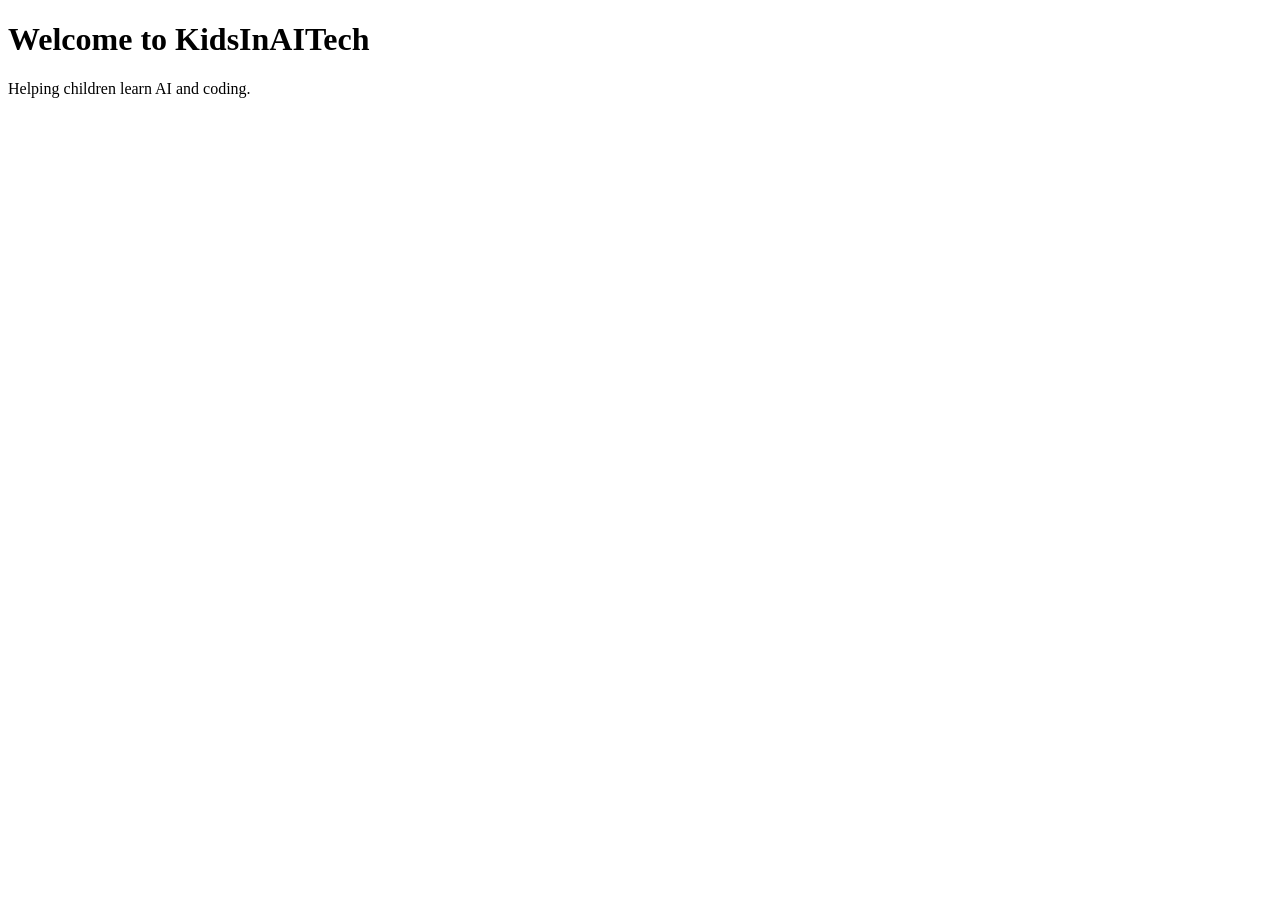
==== index.html @ 112c648e "Create homepage Added the first HTML page for the KidsInAITech website with a title, main heading, a" ====
<!DOCTYPE html>
<html lang="en">
<head>
  <meta charset="UTF-8">
  <title>KidsInAITech</title>
</head>
<body>
  <h1>Welcome to KidsInAITech</h1>
  <p>Helping children learn AI and coding.</p>
</body>
</html>
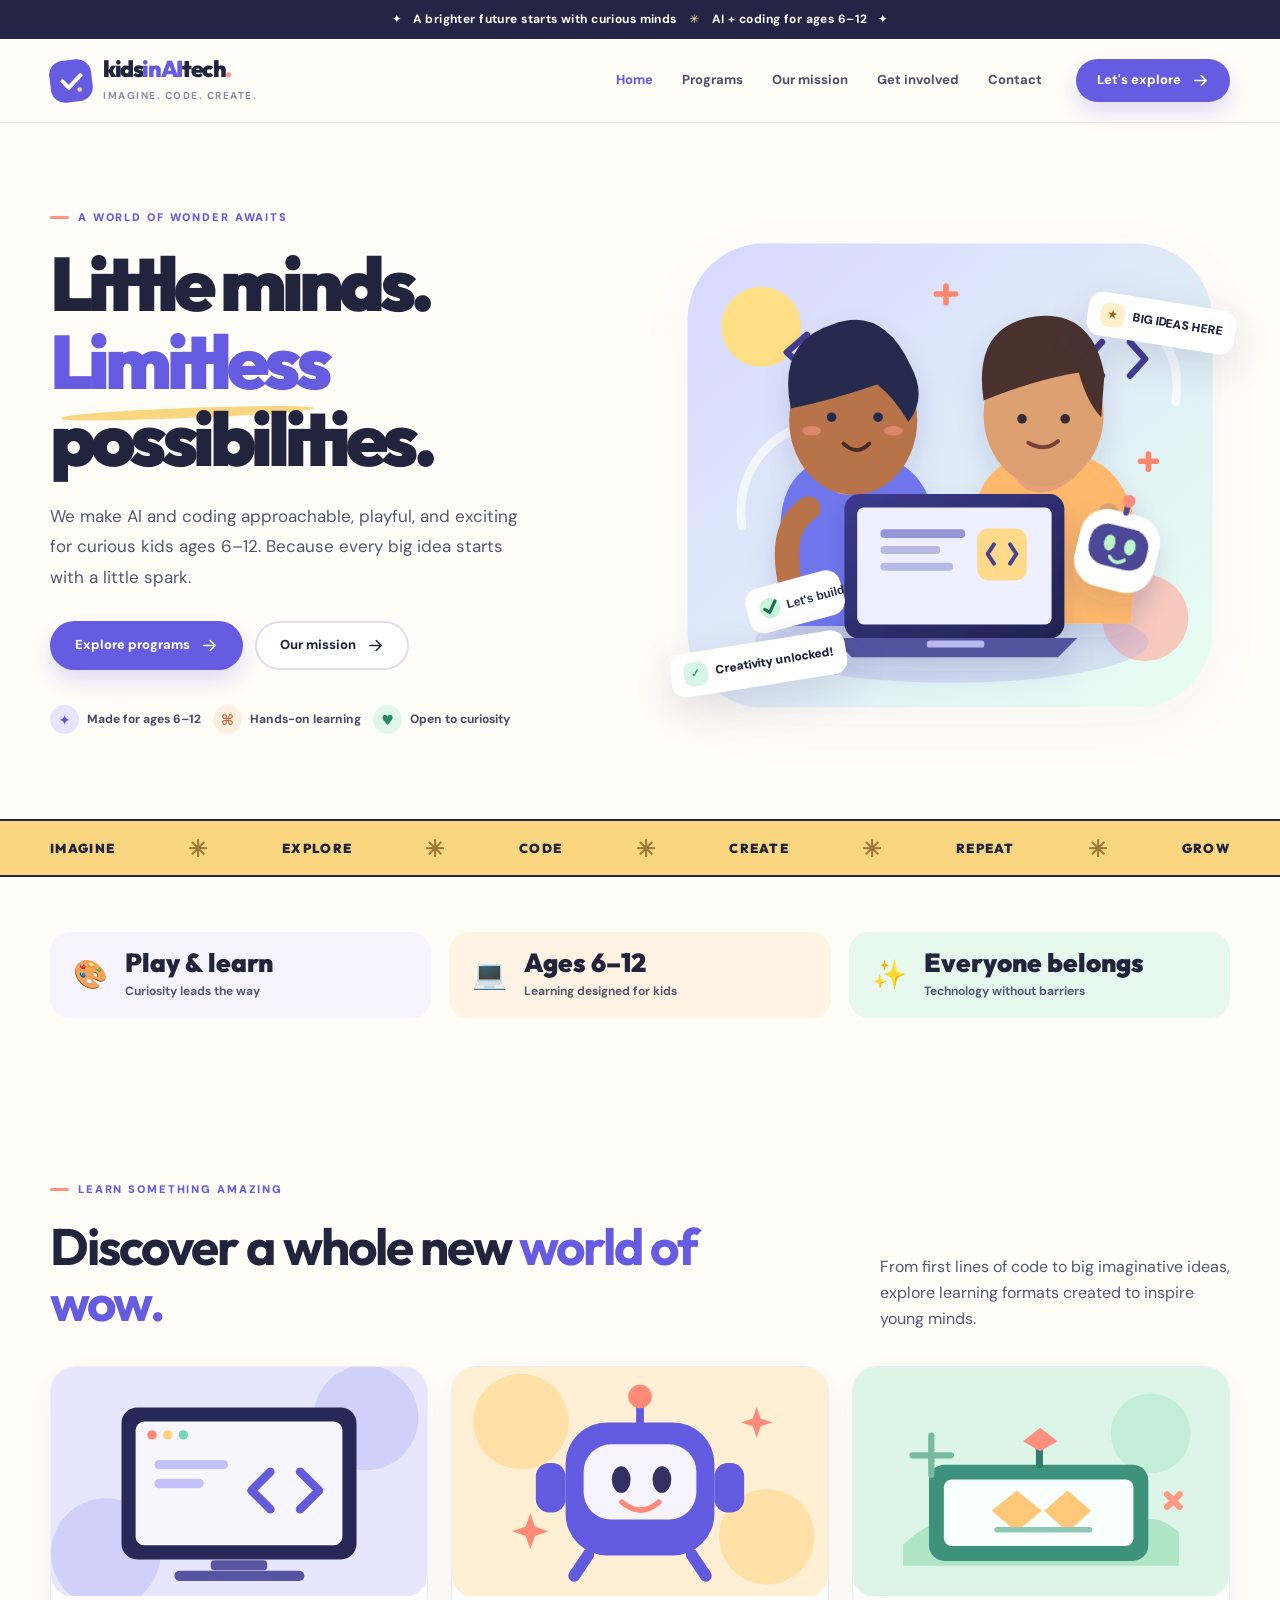
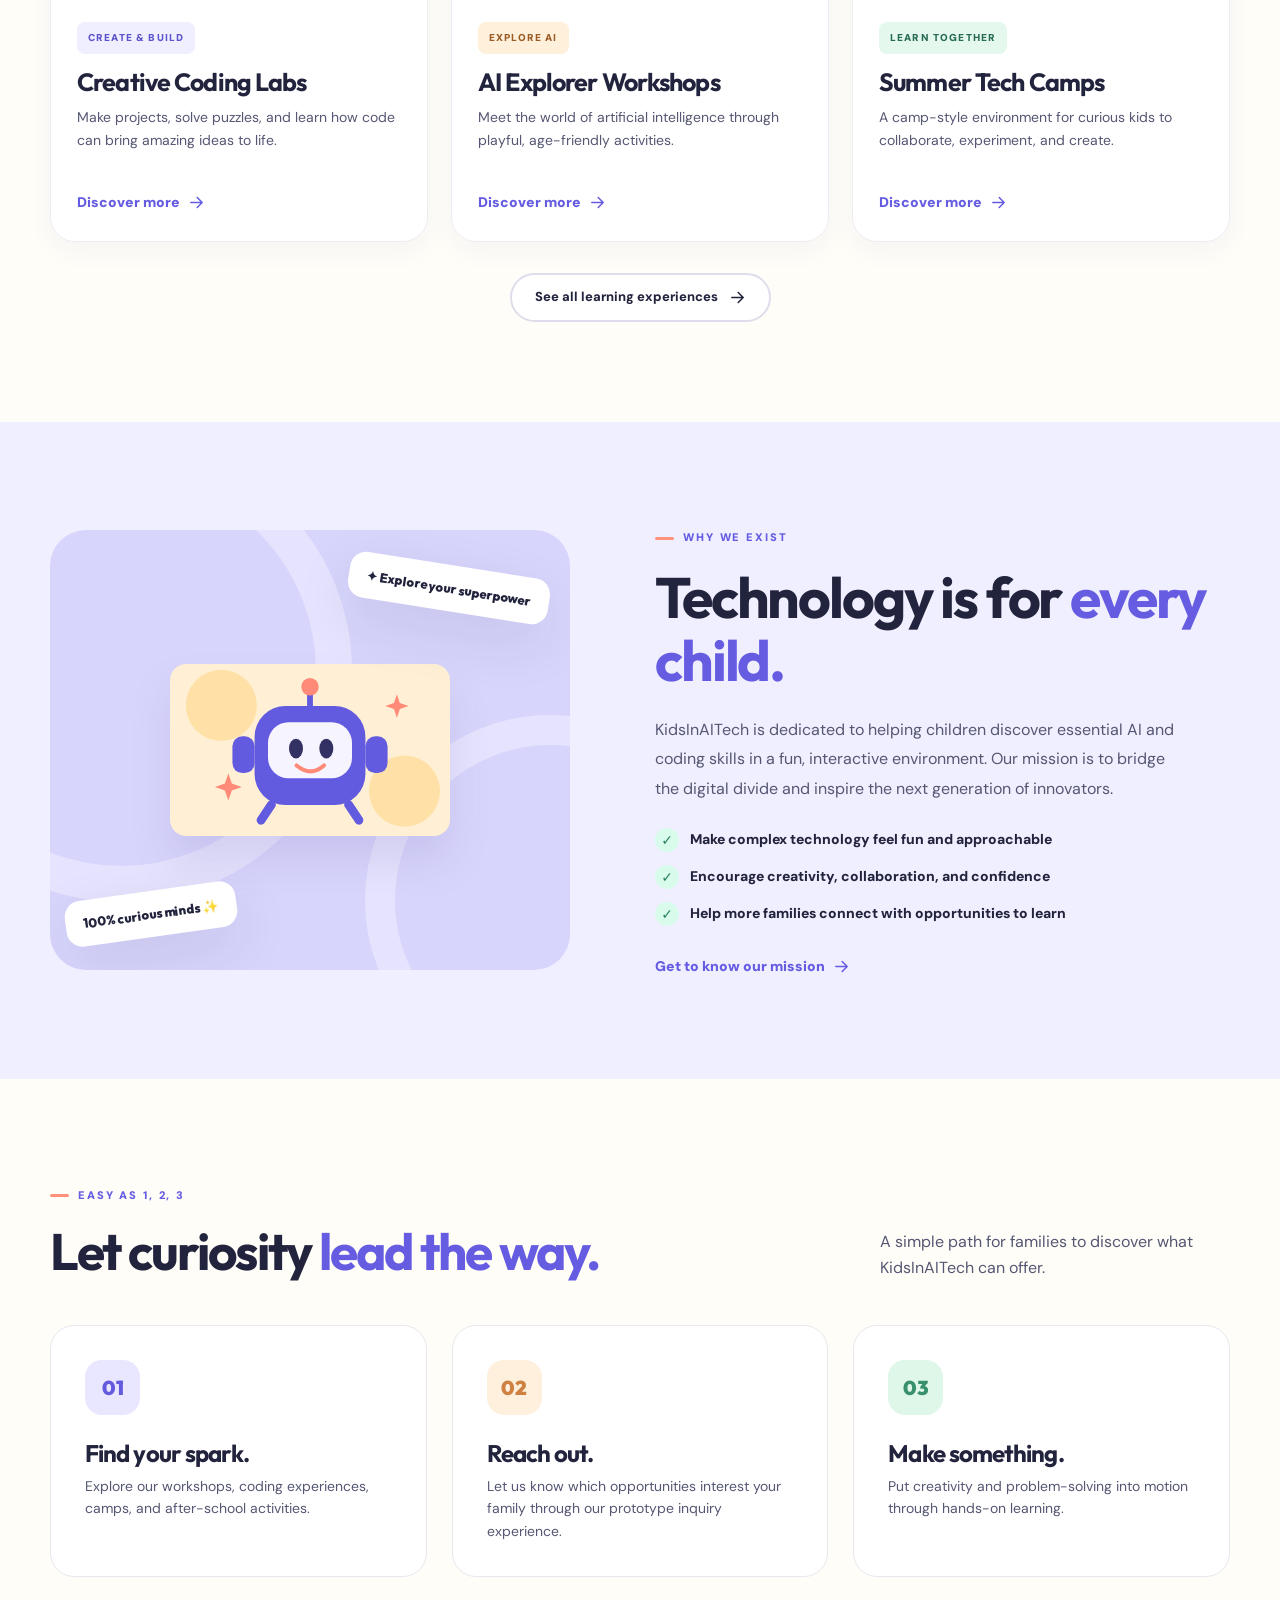
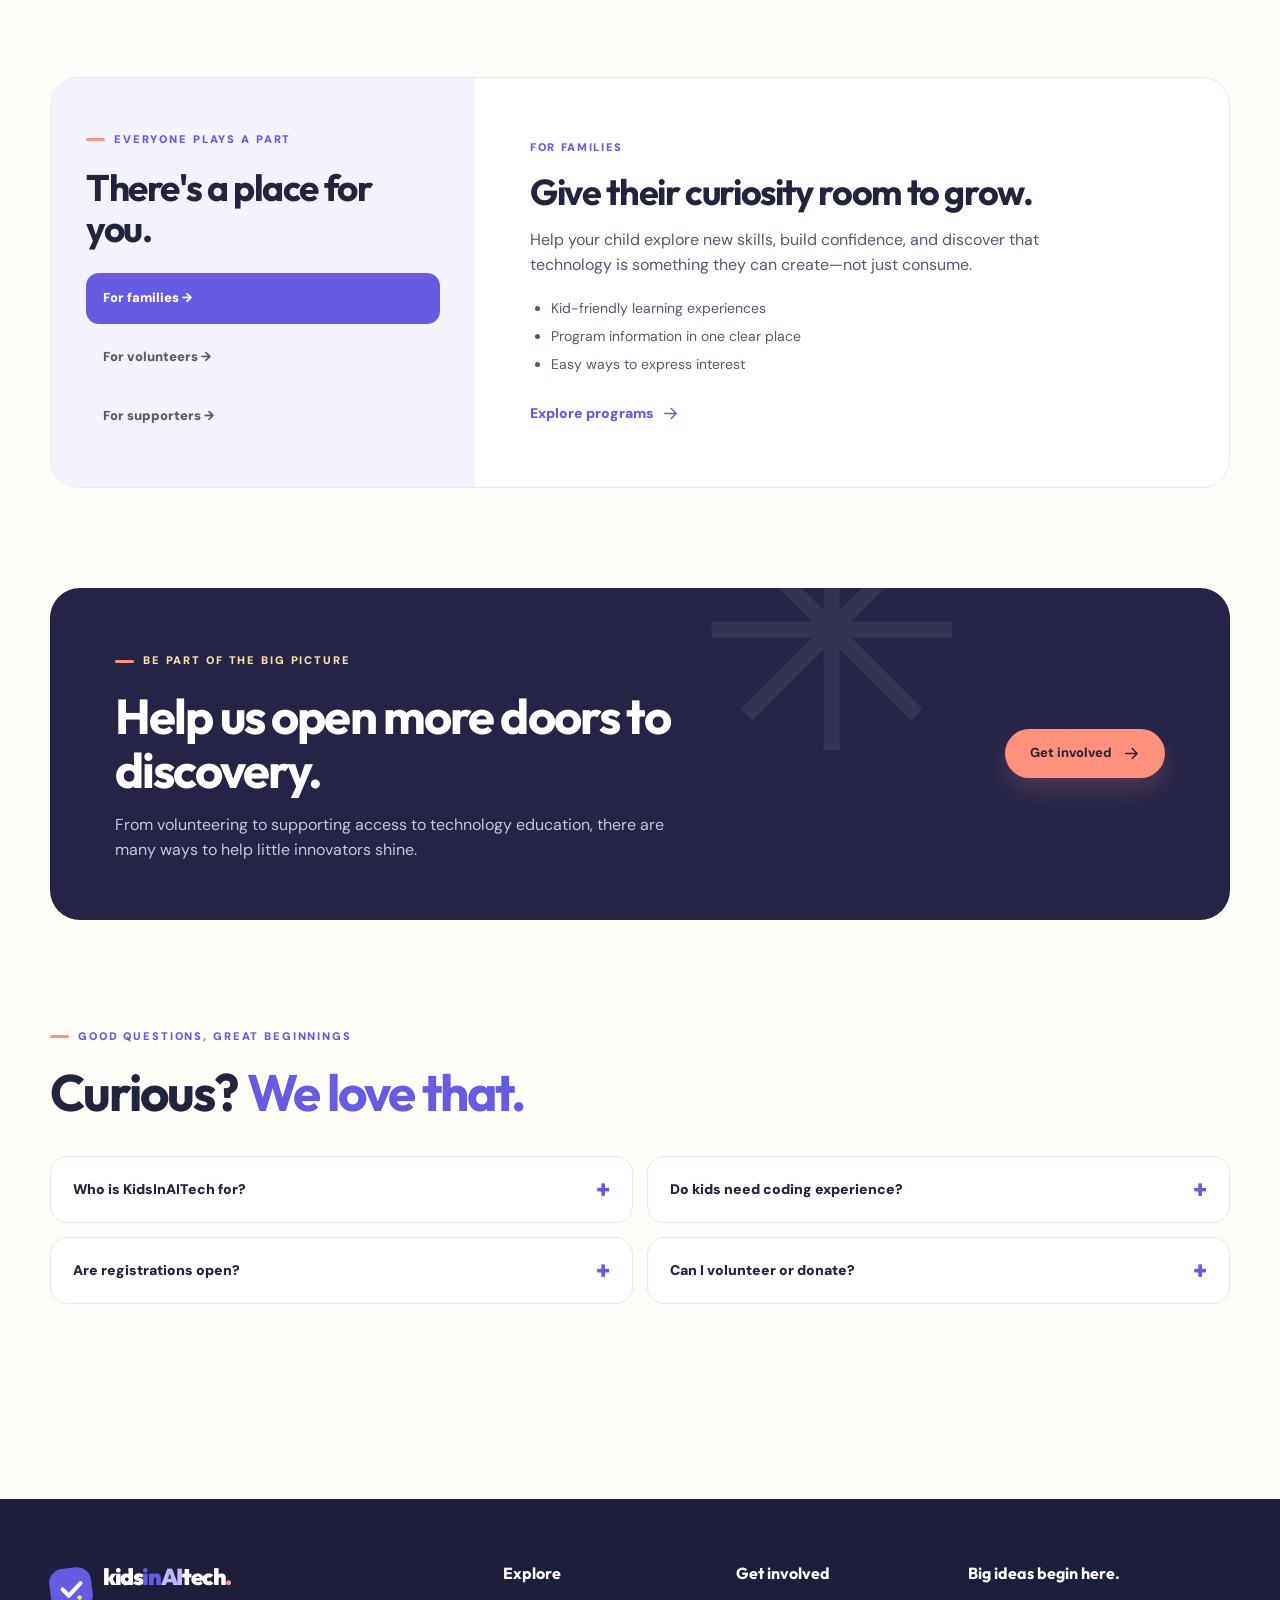
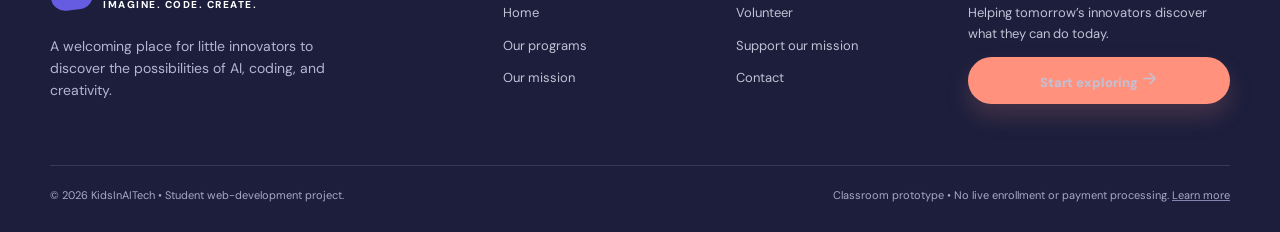
==== commit 9cb6ee4f: "Add files via upload" ====
--- a/index.html
+++ b/index.html
@@ -1,11 +1,30 @@
-<!DOCTYPE html>
-<html lang="en">
-<head>
-  <meta charset="UTF-8">
-  <title>KidsInAITech</title>
-</head>
-<body>
-  <h1>Welcome to KidsInAITech</h1>
-  <p>Helping children learn AI and coding.</p>
-</body>
-</html>
+<!doctype html><html lang="en"><head><meta charset="utf-8"><meta name="viewport" content="width=device-width, initial-scale=1"><meta name="theme-color" content="#fffdf8"><meta name="description" content="Explore a playful, welcoming concept website for KidsInAITech—AI and coding learning for children ages 6–12."><title>Imagine, Code, Create | KidsInAITech</title><link rel="icon" type="image/svg+xml" href="assets/favicon.svg"><link rel="stylesheet" href="styles.css"></head><body><a class="skip-link" href="#main-content">Skip to main content</a>
+<div class="announcement">✦ &nbsp; A brighter future starts with curious minds <span>✳</span> AI + coding for ages 6–12 &nbsp; ✦</div>
+<header class="site-header"><div class="container nav-wrap"><a class="brand" href="index.html" aria-label="KidsInAITech home"><span class="brand-icon" aria-hidden="true"><svg viewBox="0 0 30 30" fill="none"><path d="m5 15 7 7L25 8" stroke="currentColor" stroke-width="4.5" stroke-linecap="round" stroke-linejoin="round"/><circle cx="24" cy="24" r="2.5" fill="#FFD784"/></svg></span><span><span class="brand-word">kids<span class="heading-accent">in</span><b>AI</b>tech<span style="color:#ff917d">.</span></span><span class="brand-sub" style="display:block">IMAGINE. CODE. CREATE.</span></span></a>
+<button class="menu-toggle" type="button" aria-label="Open menu" aria-expanded="false" aria-controls="main-navigation"><span></span><span></span><span></span></button>
+<nav id="main-navigation" class="nav-links" aria-label="Main navigation"><a href="index.html" aria-current="page">Home</a><a href="programs.html" >Programs</a><a href="about.html" >Our mission</a><a href="get-involved.html" >Get involved</a><a href="contact.html" >Contact</a><a href="programs.html" class="mobile-cta">Explore programs →</a></nav><a class="btn btn-primary btn-sm nav-cta" href="programs.html">Let's explore <svg viewBox="0 0 24 24" aria-hidden="true" fill="none" stroke="currentColor" stroke-width="2.2" stroke-linecap="round" stroke-linejoin="round"><path d="M4 12h16m-7-7 7 7-7 7"/></svg></a></div></header><main id="main-content">
+<section class="hero" aria-labelledby="home-title"><div class="container hero-grid"><div class="hero-copy"><span class="eyebrow">A world of wonder awaits</span><h1 id="home-title">Little minds.<br> <em>Limitless</em><br> possibilities.</h1><p class="lead">We make AI and coding approachable, playful, and exciting for curious kids ages 6–12. Because every big idea starts with a little spark.</p><div class="hero-actions"><a class="btn btn-primary" href="programs.html" >Explore programs <svg viewBox="0 0 24 24" aria-hidden="true" fill="none" stroke="currentColor" stroke-width="2.2" stroke-linecap="round" stroke-linejoin="round"><path d="M4 12h16m-7-7 7 7-7 7"/></svg></a><a class="btn btn-outline" href="about.html" >Our mission <svg viewBox="0 0 24 24" aria-hidden="true" fill="none" stroke="currentColor" stroke-width="2.2" stroke-linecap="round" stroke-linejoin="round"><path d="M4 12h16m-7-7 7 7-7 7"/></svg></a></div><div class="hero-tags"><span class="tag"><span class="tag-mark">✦</span>Made for ages 6–12</span><span class="tag"><span class="tag-mark">⌘</span>Hands-on learning</span><span class="tag"><span class="tag-mark">♥</span>Open to curiosity</span></div></div>
+<div class="hero-visual"><img class="hero-illustration" src="assets/hero-illustration.svg" alt="Two happy children collaborating on a laptop with coding symbols and a friendly robot"><div class="float-sticker sticker-top"><span class="spark">★</span> BIG IDEAS HERE</div><div class="float-sticker sticker-bottom"><span class="spark">✓</span> Creativity unlocked!</div></div></div></section>
+<div class="ribbon"><div class="container ribbon-inner"><span>IMAGINE</span><i>✳</i><span>EXPLORE</span><i>✳</i><span>CODE</span><i>✳</i><span>CREATE</span><i>✳</i><span>REPEAT</span><i>✳</i><span>GROW</span></div></div>
+<div class="container"><div class="stats-grid"><div class="stat"><span class="stat-symbol">🎨</span><div><strong>Play &amp; learn</strong><p>Curiosity leads the way</p></div></div><div class="stat"><span class="stat-symbol">💻</span><div><strong>Ages 6–12</strong><p>Learning designed for kids</p></div></div><div class="stat"><span class="stat-symbol">✨</span><div><strong>Everyone belongs</strong><p>Technology without barriers</p></div></div></div></div>
+<section class="section-pad" id="programs"><div class="container"><div class="section-header"><div><span class="eyebrow">Learn something amazing</span><h2>Discover a whole new <span class="heading-accent">world of wow.</span></h2></div><p>From first lines of code to big imaginative ideas, explore learning formats created to inspire young minds.</p></div><div class="program-grid">
+<article class="program-card"><img src="assets/coding.svg" alt="" loading="lazy"><div class="program-card-body"><span class="micro-label ">Create & build</span><h3>Creative Coding Labs</h3><p>Make projects, solve puzzles, and learn how code can bring amazing ideas to life.</p><a class="text-link" href="programs.html#coding">Discover more <svg viewBox="0 0 24 24" aria-hidden="true" fill="none" stroke="currentColor" stroke-width="2.2" stroke-linecap="round" stroke-linejoin="round"><path d="M4 12h16m-7-7 7 7-7 7"/></svg></a></div></article>
+<article class="program-card"><img src="assets/ai.svg" alt="" loading="lazy"><div class="program-card-body"><span class="micro-label orange">Explore AI</span><h3>AI Explorer Workshops</h3><p>Meet the world of artificial intelligence through playful, age-friendly activities.</p><a class="text-link" href="programs.html#ai">Discover more <svg viewBox="0 0 24 24" aria-hidden="true" fill="none" stroke="currentColor" stroke-width="2.2" stroke-linecap="round" stroke-linejoin="round"><path d="M4 12h16m-7-7 7 7-7 7"/></svg></a></div></article>
+<article class="program-card"><img src="assets/camps.svg" alt="" loading="lazy"><div class="program-card-body"><span class="micro-label green">Learn together</span><h3>Summer Tech Camps</h3><p>A camp-style environment for curious kids to collaborate, experiment, and create.</p><a class="text-link" href="programs.html#camps">Discover more <svg viewBox="0 0 24 24" aria-hidden="true" fill="none" stroke="currentColor" stroke-width="2.2" stroke-linecap="round" stroke-linejoin="round"><path d="M4 12h16m-7-7 7 7-7 7"/></svg></a></div></article>
+</div><div style="margin-top:31px;text-align:center"><a class="btn btn-outline" href="programs.html" >See all learning experiences <svg viewBox="0 0 24 24" aria-hidden="true" fill="none" stroke="currentColor" stroke-width="2.2" stroke-linecap="round" stroke-linejoin="round"><path d="M4 12h16m-7-7 7 7-7 7"/></svg></a></div></div></section>
+<section class="section-pad mission-section"><div class="container mission-grid"><div class="mission-art"><img class="mission-robot" src="assets/ai.svg" alt="Illustration of a friendly smiling robot" loading="lazy"><span class="art-note one">✦ Explore your superpower</span><span class="art-note two">100% curious minds ✨</span></div><div class="mission-copy"><span class="eyebrow">Why we exist</span><h2>Technology is for <span class="heading-accent">every child.</span></h2><p>KidsInAITech is dedicated to helping children discover essential AI and coding skills in a fun, interactive environment. Our mission is to bridge the digital divide and inspire the next generation of innovators.</p><ul class="check-list"><li>Make complex technology feel fun and approachable</li><li>Encourage creativity, collaboration, and confidence</li><li>Help more families connect with opportunities to learn</li></ul><a class="text-link" href="about.html">Get to know our mission <svg viewBox="0 0 24 24" aria-hidden="true" fill="none" stroke="currentColor" stroke-width="2.2" stroke-linecap="round" stroke-linejoin="round"><path d="M4 12h16m-7-7 7 7-7 7"/></svg></a></div></div></section>
+<section class="section-pad"><div class="container"><div class="section-header"><div><span class="eyebrow">Easy as 1, 2, 3</span><h2>Let curiosity <span class="heading-accent">lead the way.</span></h2></div><p>A simple path for families to discover what KidsInAITech can offer.</p></div><div class="steps-grid"><div class="step"><div class="step-num">01</div><h3>Find your spark.</h3><p>Explore our workshops, coding experiences, camps, and after-school activities.</p></div><div class="step"><div class="step-num">02</div><h3>Reach out.</h3><p>Let us know which opportunities interest your family through our prototype inquiry experience.</p></div><div class="step"><div class="step-num">03</div><h3>Make something.</h3><p>Put creativity and problem-solving into motion through hands-on learning.</p></div></div></div></section>
+<section class="section-pad" style="padding-top:0"><div class="container"><div class="audience-panel"><div class="audience-side"><span class="eyebrow">Everyone plays a part</span><h2>There's a place for you.</h2><div class="audience-tabs" role="tablist" aria-label="Who we help"><button class="audience-tab" role="tab" aria-selected="true" aria-controls="audience-content" data-audience="parents">For families →</button><button class="audience-tab" role="tab" aria-selected="false" aria-controls="audience-content" data-audience="volunteers">For volunteers →</button><button class="audience-tab" role="tab" aria-selected="false" aria-controls="audience-content" data-audience="supporters">For supporters →</button></div></div><div id="audience-content" class="audience-content" role="tabpanel" aria-live="polite"><span>For families</span><h3>Give their curiosity room to grow.</h3><p>Help your child explore new skills, build confidence, and discover that technology is something they can create—not just consume.</p><ul><li>Kid-friendly learning experiences</li><li>Program information in one clear place</li><li>Easy ways to express interest</li></ul><a class="text-link" href="programs.html">Explore programs <svg viewBox="0 0 24 24" aria-hidden="true" fill="none" stroke="currentColor" stroke-width="2.2" stroke-linecap="round" stroke-linejoin="round"><path d="M4 12h16m-7-7 7 7-7 7"/></svg></a></div></div></div></section>
+<section class="section-pad" style="padding-top:0"><div class="container"><div class="cta-band"><div><span class="eyebrow light">Be part of the big picture</span><h2>Help us open more doors to discovery.</h2><p>From volunteering to supporting access to technology education, there are many ways to help little innovators shine.</p></div><a class="btn btn-coral" href="get-involved.html" >Get involved <svg viewBox="0 0 24 24" aria-hidden="true" fill="none" stroke="currentColor" stroke-width="2.2" stroke-linecap="round" stroke-linejoin="round"><path d="M4 12h16m-7-7 7 7-7 7"/></svg></a></div></div></section>
+<section class="section-pad" style="padding-top:0"><div class="container"><div class="section-header"><div><span class="eyebrow">Good questions, great beginnings</span><h2>Curious? <span class="heading-accent">We love that.</span></h2></div></div><div class="faq-list"><details><summary>Who is KidsInAITech for?</summary><p>KidsInAITech focuses on children ages 6–12 who are interested in discovering coding, AI, and technology in a welcoming environment.</p></details><details><summary>Do kids need coding experience?</summary><p>Our proposed activities are designed to welcome beginners and encourage exploration, regardless of prior experience.</p></details><details><summary>Are registrations open?</summary><p>This is a student project prototype. Program dates, availability, and actual enrollment have not been confirmed. The interest form demonstrates a proposed registration workflow.</p></details><details><summary>Can I volunteer or donate?</summary><p>The proposed site includes ways for community members to get involved. The current prototype does not collect real applications or accept payments.</p></details></div></div></section></main><footer class="site-footer"><div class="container"><div class="footer-grid"><div><a class="brand" href="index.html" aria-label="KidsInAITech home"><span class="brand-icon" aria-hidden="true"><svg viewBox="0 0 30 30" fill="none"><path d="m5 15 7 7L25 8" stroke="currentColor" stroke-width="4.5" stroke-linecap="round" stroke-linejoin="round"/><circle cx="24" cy="24" r="2.5" fill="#FFD784"/></svg></span><span><span class="brand-word">kids<span class="heading-accent">in</span><b>AI</b>tech<span style="color:#ff917d">.</span></span><span class="brand-sub" style="display:block">IMAGINE. CODE. CREATE.</span></span></a><p class="footer-desc">A welcoming place for little innovators to discover the possibilities of AI, coding, and creativity.</p></div>
+<div class="footer-col"><h4>Explore</h4><a href="index.html">Home</a><a href="programs.html">Our programs</a><a href="about.html">Our mission</a></div>
+<div class="footer-col"><h4>Get involved</h4><a href="get-involved.html#volunteer">Volunteer</a><a href="get-involved.html#support">Support our mission</a><a href="contact.html">Contact</a></div>
+<div class="footer-col"><h4>Big ideas begin here.</h4><p>Helping tomorrow’s innovators discover what they can do today.</p><a class="btn btn-coral btn-sm" href="programs.html">Start exploring <svg viewBox="0 0 24 24" aria-hidden="true" fill="none" stroke="currentColor" stroke-width="2.2" stroke-linecap="round" stroke-linejoin="round"><path d="M4 12h16m-7-7 7 7-7 7"/></svg></a></div></div>
+<div class="footer-bottom"><p>© <span id="year">2026</span> KidsInAITech • Student web-development project.</p><p>Classroom prototype • No live enrollment or payment processing. <a href="contact.html#prototype-info">Learn more</a></p></div></div></footer><dialog id="interest-dialog" aria-labelledby="dialog-title"><div class="dialog-inner"><div class="dialog-head"><div><span class="eyebrow">Start your journey</span><h2 id="dialog-title">Explore a program</h2></div><button type="button" class="icon-btn" data-close-dialog aria-label="Close window">×</button></div>
+<p>This is a classroom demo of a program-interest form. It creates a message you can copy, but <strong>does not send, enroll, or save your details online.</strong></p>
+<form class="demo-form" data-form-type="Program interest"><div class="form-grid">
+<div class="field"><label for="modal-name">Your name</label><input required maxlength="80" id="modal-name" name="name" autocomplete="name" placeholder="First and last name"></div>
+<div class="field"><label for="modal-email">Email address</label><input required id="modal-email" type="email" name="email" autocomplete="email" placeholder="you@example.com"></div>
+<div class="field"><label for="modal-program">I'm interested in</label><select id="modal-program" name="program"><option>AI Explorer Workshops</option><option>Creative Coding Labs</option><option>Summer Tech Camps</option><option>After-School Clubs</option><option>Not sure yet</option></select></div>
+<div class="field"><label for="modal-comment">Anything else? (optional)</label><textarea id="modal-comment" name="message" maxlength="500" placeholder="Tell us what you want to learn about"></textarea></div>
+</div><div class="form-foot"><button class="btn btn-primary" type="submit">Create message →</button><p>No information is transmitted. Real registration would require a secure backend.</p></div><div class="form-feedback" role="status" aria-live="polite" hidden></div></form></div></dialog><script src="script.js" defer></script></body></html>
--- a/styles.css
+++ b/styles.css
@@ -0,0 +1,19 @@
+@import url('https://fonts.googleapis.com/css2?family=DM+Sans:wght@400;500;600;700;800&family=Outfit:wght@400;500;600;700;800;900&display=swap');
+:root{--ink:#22233d;--ink-soft:#555773;--ink-faint:#777992;--navy:#242447;--deep:#1c1e3c;--cream:#fffdf8;--lav:#f2f0ff;--violet:#655ce1;--violet-dark:#5046ca;--peach:#ff917d;--yellow:#fbd681;--mint:#c4f2d9;--line:#e8e7ef;--white:#fff;--r:22px;--shadow:0 20px 55px rgba(33,37,79,.10);--width:1180px}
+*{box-sizing:border-box}html{scroll-behavior:smooth}body{margin:0;color:var(--ink);background:var(--cream);font-family:'DM Sans',system-ui,-apple-system,BlinkMacSystemFont,'Segoe UI',sans-serif;line-height:1.6;-webkit-font-smoothing:antialiased}a{color:inherit;text-decoration:none}button,input,select,textarea{font:inherit}button{cursor:pointer}button:disabled{cursor:not-allowed}img,svg{max-width:100%}img{display:block}::selection{background:#d7d0ff;color:#242447}h1,h2,h3,h4,p{margin-top:0}h1,h2,h3,h4{font-family:'Outfit','DM Sans',sans-serif;line-height:1.11;letter-spacing:-.038em}p{color:var(--ink-soft)}:focus-visible{outline:3px solid #9e83ff;outline-offset:4px}section[id]{scroll-margin-top:105px}.container{width:min(calc(100% - 48px),var(--width));margin-inline:auto}.visually-hidden{position:absolute!important;width:1px;height:1px;padding:0;margin:-1px;overflow:hidden;clip:rect(0,0,0,0);white-space:nowrap;border:0}.skip-link{position:absolute;top:-70px;left:16px;background:#fff;padding:12px 20px;z-index:100;border-radius:8px}.skip-link:focus{top:12px}
+.announcement{background:var(--navy);color:#fff;text-align:center;font-size:12px;letter-spacing:.035em;padding:10px 15px;font-weight:700}.announcement span{color:#ffe19c;margin:0 9px}.site-header{position:sticky;top:0;z-index:50;background:rgba(255,253,248,.95);backdrop-filter:blur(18px);-webkit-backdrop-filter:blur(18px);border-bottom:1px solid rgba(43,38,77,.08)}.nav-wrap{min-height:83px;display:flex;align-items:center;gap:30px}.brand{display:flex;align-items:center;gap:11px;flex-shrink:0}.brand-icon{width:42px;height:42px;display:grid;place-items:center;flex-shrink:0;background:var(--violet);color:#fff;border-radius:14px;position:relative;transform:rotate(-7deg)}.brand-icon svg{width:27px;height:27px;transform:rotate(7deg)}.brand-word{font-family:'Outfit',sans-serif;font-size:23px;font-weight:900;letter-spacing:-.06em;line-height:1}.brand-word b{color:var(--violet);font-weight:900}.brand-sub{font-size:10px;font-weight:800;letter-spacing:.15em;margin-top:4px;color:#8e8ca5}.nav-links{display:flex;align-items:center;gap:29px;margin-left:auto}.nav-links>a{font-size:13px;font-weight:800;white-space:nowrap;color:#51516c;transition:color .2s}.nav-links>a:hover,.nav-links>a[aria-current='page']{color:var(--violet)}.nav-cta{margin-left:4px}.btn{display:inline-flex;align-items:center;justify-content:center;gap:11px;border-radius:999px;border:2px solid transparent;padding:14px 23px;line-height:1.15;font-weight:800;font-size:13px;transition:transform .2s,box-shadow .2s,background .2s,color .2s;white-space:nowrap;text-align:center}.btn:hover{transform:translateY(-2px)}.btn:active{transform:translateY(0)}.btn-primary{background:var(--violet);color:white;box-shadow:0 11px 20px rgba(101,92,225,.2)}.btn-primary:hover{background:var(--violet-dark);box-shadow:0 14px 27px rgba(101,92,225,.25)}.btn-coral{background:var(--peach);color:#27233c;box-shadow:0 12px 23px rgba(255,145,125,.18)}.btn-coral:hover{background:#ffa28e}.btn-outline{background:#fff;color:var(--ink);border-color:#dfddec}.btn-outline:hover{border-color:#aaa5e6}.btn-white{background:white;color:var(--ink)}.btn-dark{background:var(--navy);color:#fff}.btn-sm{padding:11px 19px}.btn svg,.text-link svg{width:17px;height:17px;flex:none}.menu-toggle{display:none;align-items:center;justify-content:center;gap:5px;width:43px;height:43px;background:transparent;border:1px solid #dddceb;border-radius:13px;margin-left:auto}.menu-toggle span{display:block;height:2px;width:19px;background:#292945;border-radius:5px}.eyebrow{display:inline-flex;align-items:center;gap:9px;font-size:11px;font-weight:900;letter-spacing:.17em;text-transform:uppercase;color:var(--violet);margin-bottom:19px}.eyebrow:before{content:'';width:19px;height:3px;background:var(--peach);border-radius:3px}.eyebrow.light{color:#ffdda5}.section-pad{padding:100px 0}.section-header{display:flex;justify-content:space-between;align-items:end;gap:35px;margin-bottom:35px}.section-header h2,.section-title{font-size:clamp(34px,4vw,54px);margin:0;max-width:680px}.section-header p{max-width:350px;margin:0}.heading-accent{color:var(--violet)}.text-link{display:inline-flex;align-items:center;gap:8px;font-weight:900;color:var(--violet);font-size:14px}.text-link:hover{gap:13px}.small-note{font-size:12px;color:var(--ink-faint)}
+/* Home hero */
+.hero{padding:78px 0 69px;overflow:hidden;position:relative}.hero-grid{display:grid;grid-template-columns:1.02fr .98fr;align-items:center;gap:38px}.hero-copy{padding-bottom:16px}.hero h1{font-size:clamp(53px,5.9vw,91px);font-weight:900;letter-spacing:-.068em;line-height:1.025;margin:0 0 23px;max-width:700px}.hero h1 em{font-style:normal;color:var(--violet);position:relative;white-space:nowrap}.hero h1 em:after{content:'';position:absolute;left:4%;bottom:-9px;width:91%;height:10px;background:var(--yellow);border-radius:60% 50% 60% 40%;transform:rotate(-2deg);z-index:-1}.hero .lead{font-size:17px;line-height:1.8;max-width:490px;margin-bottom:29px}.hero-actions{display:flex;flex-wrap:wrap;gap:12px}.hero-tags{display:flex;flex-wrap:wrap;gap:12px;margin-top:35px}.tag{display:inline-flex;align-items:center;gap:8px;font-weight:800;font-size:12px;color:#4b4b6a}.tag-mark{display:grid;place-items:center;width:29px;height:29px;background:#e6e5ff;color:#5a4edf;border-radius:50%;font-size:14px}.tag:nth-child(2) .tag-mark{background:#ffefe0;color:#c36939}.tag:nth-child(3) .tag-mark{background:#e0f8eb;color:#278b61}.hero-visual{position:relative}.hero-illustration{width:100%;filter:drop-shadow(0 16px 25px rgba(78,81,145,.04))}.float-sticker{position:absolute;background:white;display:flex;align-items:center;gap:8px;padding:10px 13px;border-radius:14px;box-shadow:0 13px 40px rgba(48,48,99,.15);font-size:12px;font-weight:900;transform:rotate(-9deg)}.sticker-top{right:-6px;top:15%;transform:rotate(9deg)}.sticker-bottom{left:0;bottom:8%}.spark{width:24px;height:24px;border-radius:8px;background:#fff0ca;display:grid;place-items:center;color:#9a6014}.sticker-bottom .spark{background:#d6f6e8;color:#25855c}.ribbon{background:var(--yellow);border-block:2px solid var(--navy);overflow:hidden}.ribbon-inner{min-height:54px;display:flex;align-items:center;justify-content:space-between;gap:14px;white-space:nowrap;font:900 13px 'Outfit',sans-serif;letter-spacing:.1em}.ribbon-inner i{font-style:normal;color:#9b7a36;font-size:23px}
+/* feature sections */
+.stats-grid{display:grid;grid-template-columns:repeat(3,1fr);gap:18px;padding:55px 0}.stat{display:flex;align-items:center;gap:17px;padding:17px 23px;border-radius:20px;background:#f6f4ff}.stat:nth-child(2){background:#fff3e4}.stat:nth-child(3){background:#e7f8ee}.stat-symbol{font-size:28px}.stat strong{display:block;font:900 26px 'Outfit',sans-serif;line-height:1.1}.stat p{margin:4px 0 0;font-size:12px;font-weight:700}.program-grid{display:grid;grid-template-columns:repeat(3,1fr);gap:23px}.program-card{background:white;border:1px solid #efedf4;border-radius:25px;overflow:hidden;box-shadow:0 9px 27px rgba(38,41,92,.045);transition:transform .22s,box-shadow .22s}.program-card:hover{transform:translateY(-6px);box-shadow:var(--shadow)}.program-card img{width:100%;aspect-ratio:1.64;object-fit:cover}.program-card-body{padding:26px}.program-card h3{font-size:25px;letter-spacing:-.035em;margin:15px 0 9px}.program-card p{font-size:14px;margin-bottom:17px;min-height:66px}.micro-label{display:inline-block;font-size:10px;font-weight:900;letter-spacing:.115em;text-transform:uppercase;padding:8px 11px;background:#f0efff;color:#5c54cc;border-radius:8px}.micro-label.orange{color:#9a5b25;background:#fff0db}.micro-label.green{color:#276b55;background:#e4f8ed}.micro-label.pink{color:#ab5b50;background:#ffe8e3}.mission-section{background:#f0efff;position:relative;overflow:hidden}.mission-grid{display:grid;grid-template-columns:.95fr 1.05fr;align-items:center;gap:85px}.mission-art{position:relative;min-height:440px;background:#d8d5fc;border-radius:36px;display:grid;place-items:center;overflow:hidden}.mission-art:before{content:'';position:absolute;width:390px;height:390px;left:-160px;top:-90px;border:36px solid rgba(255,255,255,.32);border-radius:50%}.mission-art:after{content:'';position:absolute;width:310px;height:310px;right:-165px;bottom:-115px;border:30px solid rgba(255,255,255,.32);border-radius:50%}.mission-robot{position:relative;width:280px;z-index:2;filter:drop-shadow(0 25px 19px rgba(65,58,138,.11))}.art-note{position:absolute;z-index:3;padding:15px 18px;background:white;border-radius:16px;font-weight:900;box-shadow:var(--shadow);font:800 13px 'Outfit',sans-serif}.art-note.one{top:35px;right:20px;transform:rotate(9deg)}.art-note.two{bottom:33px;left:15px;transform:rotate(-8deg)}.mission-copy h2{font-size:clamp(35px,4.7vw,57px);margin:0 0 22px}.mission-copy p{max-width:530px;font-size:16px;line-height:1.85}.check-list{padding:0;list-style:none;margin:25px 0 27px;display:grid;gap:13px}.check-list li{display:flex;gap:11px;align-items:flex-start;font-size:14px;font-weight:800}.check-list li:before{content:'✓';width:24px;height:24px;flex:none;background:#d9fbec;color:#298060;border-radius:50%;display:grid;place-items:center;font-weight:900}.steps-grid{display:grid;grid-template-columns:repeat(3,1fr);gap:25px;margin-top:45px}.step{padding:34px;border-radius:24px;background:white;border:1px solid var(--line)}.step-num{width:55px;height:55px;display:grid;place-items:center;background:#e9e6ff;color:#645add;border-radius:17px;font:900 20px 'Outfit',sans-serif;margin-bottom:25px}.step:nth-child(2) .step-num{background:#fff0dd;color:#ce8140}.step:nth-child(3) .step-num{background:#dff7e9;color:#39916b}.step h3{font-size:24px;margin-bottom:8px}.step p{font-size:14px;margin-bottom:0}.audience-panel{border:1px solid #ebe8ee;border-radius:28px;overflow:hidden;background:white;display:grid;grid-template-columns:.72fr 1.28fr;min-height:360px}.audience-side{padding:45px 35px;background:#f5f2ff}.audience-side h2{font-size:37px;margin:0 0 18px}.audience-tabs{display:grid;gap:8px;margin-top:24px}.audience-tab{border:1px solid transparent;border-radius:13px;text-align:left;padding:14px 16px;font-size:13px;font-weight:900;color:var(--ink-soft);background:transparent}.audience-tab:hover{background:#efebff}.audience-tab[aria-selected='true']{background:var(--violet);color:#fff}.audience-content{padding:55px;align-self:center}.audience-content>span{display:block;color:var(--violet);font-size:11px;letter-spacing:.15em;font-weight:900;text-transform:uppercase}.audience-content h3{font-size:36px;margin:15px 0}.audience-content p{font-size:16px;max-width:530px}.audience-content ul{padding-left:21px;color:var(--ink-soft);font-size:14px;line-height:2}.audience-content .text-link{margin-top:10px}.cta-band{background:var(--navy);border-radius:30px;padding:57px 65px;position:relative;overflow:hidden;display:flex;align-items:center;gap:42px;justify-content:space-between}.cta-band:after{content:'✳';position:absolute;right:260px;top:-115px;color:rgba(255,255,255,.07);font-size:330px;line-height:1}.cta-band>*{position:relative;z-index:2}.cta-band h2{color:white;font-size:clamp(32px,3.9vw,49px);max-width:670px;margin:0 0 14px}.cta-band p{color:#c6c5df;max-width:570px;margin:0}.cta-band .btn{flex:none}.faq-list{display:grid;grid-template-columns:repeat(2,1fr);gap:14px;margin-top:32px}.faq-list details{border:1px solid #e9e7f0;background:white;border-radius:17px;padding:0 22px;align-self:start}.faq-list summary{list-style:none;padding:20px 0;font-weight:900;display:flex;gap:12px;align-items:center;justify-content:space-between;cursor:pointer;font-size:14px}.faq-list summary::-webkit-details-marker{display:none}.faq-list summary:after{content:'+';font:800 25px 'Outfit';color:var(--violet);line-height:1}.faq-list details[open] summary:after{content:'−'}.faq-list p{font-size:13px;line-height:1.85;border-top:1px solid #eee;padding:16px 0 21px;margin:0}
+/* interior pages */
+.page-hero{padding:75px 0 78px;background:#f3f1ff;overflow:hidden;position:relative}.page-hero.peach{background:#fff0e7}.page-hero.mint{background:#e9f9f0}.page-hero .container{position:relative;z-index:1}.page-hero:after{content:'';width:470px;height:470px;position:absolute;right:-140px;top:-200px;border-radius:50%;border:65px solid rgba(255,255,255,.44)}.page-hero h1{max-width:830px;font-size:clamp(48px,5.6vw,79px);font-weight:900;margin:0 0 21px}.page-hero p{max-width:700px;font-size:17px;line-height:1.85;margin:0}.breadcrumbs{font-size:12px;color:#777594;font-weight:800;margin-bottom:27px}.breadcrumbs a{color:#5852bb}.subhead{font-size:clamp(33px,4vw,51px);margin-bottom:18px}.intro-split{display:grid;grid-template-columns:1fr 1fr;gap:65px;align-items:center}.intro-split p{font-size:16px;line-height:1.85}.topic-box{padding:36px;background:#f2f0ff;border-radius:24px}.topic-box.cream{background:#fff2e1}.topic-box.mint{background:#e7f8ed}.topic-box h3{font-size:29px}.topic-box p{font-size:15px}.topic-box .topic-label{font-size:12px;font-weight:900;letter-spacing:.12em;color:var(--violet);text-transform:uppercase}.program-catalog{display:grid;grid-template-columns:repeat(2,1fr);gap:24px}.catalog-card{border:1px solid var(--line);background:#fff;border-radius:26px;overflow:hidden;transition:box-shadow .2s,transform .2s}.catalog-card:hover{box-shadow:var(--shadow);transform:translateY(-3px)}.catalog-card[hidden]{display:none!important}.catalog-card img{width:100%;aspect-ratio:2.18;object-fit:cover}.catalog-content{padding:30px 32px}.catalog-content h3{font-size:29px;margin:14px 0 10px}.catalog-content p{font-size:14px;line-height:1.8;min-height:65px}.card-foot{display:flex;justify-content:space-between;align-items:center;gap:15px;margin-top:20px;flex-wrap:wrap}.card-foot .small-note{font-weight:800}.filters{display:flex;gap:10px;flex-wrap:wrap;margin:0 0 32px}.filter-btn{border:1px solid #e4e2ef;background:#fff;color:#595875;border-radius:999px;font-weight:800;font-size:12px;padding:12px 20px}.filter-btn:hover{background:#f1efff}.filter-btn[aria-pressed='true']{background:var(--violet);color:#fff;border-color:var(--violet)}.values-grid{display:grid;grid-template-columns:repeat(3,1fr);gap:22px}.value-card{padding:34px;border-radius:24px;background:#f4f2ff}.value-card:nth-child(2){background:#fff1e4}.value-card:nth-child(3){background:#e6f8ef}.value-icon{font-size:29px;margin-bottom:13px}.value-card h3{font-size:26px;margin-bottom:9px}.value-card p{font-size:14px;margin:0}.timeline{display:grid;grid-template-columns:repeat(3,1fr);gap:15px}.timeline-item{position:relative;padding:23px 27px 27px;background:white;border-radius:20px;border:1px solid #e8e6ef}.timeline-item:before{content:'';height:5px;width:45px;border-radius:20px;display:block;background:var(--violet);margin-bottom:24px}.timeline-item:nth-child(2):before{background:var(--peach)}.timeline-item:nth-child(3):before{background:#72d5a5}.timeline-item h3{font-size:24px}.timeline-item p{font-size:14px;margin:0}.involve-grid{display:grid;grid-template-columns:repeat(2,1fr);gap:24px}.involve-card{padding:41px;border-radius:29px;background:#f1efff}.involve-card.alt{background:#e8f8ed}.involve-card .involve-emoji{font-size:46px;margin-bottom:25px}.involve-card h2{font-size:38px}.involve-card p{font-size:15px;line-height:1.85;max-width:480px}.involve-card ul{padding-left:19px;font-size:14px;color:var(--ink-soft);line-height:2;margin-bottom:26px}.notice-bar{background:#fffae7;border:1px solid #eadfb9;border-radius:15px;padding:17px 20px;color:#70613b;font-size:13px;line-height:1.75}.notice-bar strong{color:#5d4a28}.form-panel{background:white;border:1px solid var(--line);border-radius:27px;padding:44px;box-shadow:0 14px 41px rgba(50,50,90,.045)}.form-panel h2{font-size:38px}.form-grid{display:grid;grid-template-columns:repeat(2,1fr);gap:18px}.field{display:flex;flex-direction:column;gap:8px}.field.full{grid-column:1/-1}.field label{font-weight:800;font-size:13px}.field input,.field select,.field textarea{width:100%;background:#fcfbff;color:var(--ink);border:1px solid #dcdbe8;border-radius:12px;padding:14px 15px;font-size:14px;outline-offset:3px;transition:border .2s}.field input:focus,.field select:focus,.field textarea:focus{border-color:var(--violet)}.field textarea{min-height:125px;resize:vertical}.form-foot{display:flex;align-items:center;gap:18px;margin-top:23px;flex-wrap:wrap}.form-foot p{font-size:12px;margin:0;max-width:450px}.form-feedback{border-radius:15px;background:#e9f9f0;border:1px solid #b8e7c9;padding:19px 21px;margin-top:22px;font-size:13px;line-height:1.75;color:#245d49}.form-feedback[hidden]{display:none}.form-feedback strong{font-size:15px}.form-feedback pre{white-space:pre-wrap;word-break:break-word;background:#fff;padding:13px;border-radius:10px;color:#333;max-height:240px;overflow:auto}.contact-grid{display:grid;grid-template-columns:1.15fr .85fr;gap:45px;align-items:start}.contact-notes{display:grid;gap:19px}.contact-tile{border-radius:22px;background:#f2f0ff;padding:25px}.contact-tile:nth-child(2){background:#e7f7ef}.contact-tile:nth-child(3){background:#fff0e2}.contact-tile h3{font-size:23px;margin-bottom:10px}.contact-tile p{font-size:14px;margin:0}.simple-links{padding:0;list-style:none;display:grid;gap:15px}.simple-links li{display:flex;align-items:center;gap:14px;font-weight:800}.simple-links li span{display:grid;place-items:center;width:36px;height:36px;border-radius:11px;background:#f1efff;color:var(--violet)}
+/* dialog and footer */
+dialog{max-width:min(94vw,540px);width:100%;border:none;border-radius:25px;padding:0;box-shadow:0 40px 150px rgba(15,17,47,.35);color:var(--ink)}dialog::backdrop{background:rgba(20,19,52,.62);backdrop-filter:blur(5px)}.dialog-inner{padding:37px}.dialog-head{display:flex;align-items:start;justify-content:space-between;gap:17px;margin-bottom:15px}.dialog-head h2{font-size:35px;margin:0}.icon-btn{border:0;border-radius:50%;width:39px;height:39px;display:grid;place-items:center;background:#f0eff6;color:var(--ink);font-size:25px}.dialog-inner .form-grid{grid-template-columns:1fr;gap:14px}.dialog-inner p{font-size:13px;line-height:1.75}.dialog-inner .form-foot{align-items:start}.dialog-inner .form-feedback{margin-top:13px}.site-footer{background:var(--deep);color:#fff;padding:66px 0 0;margin-top:95px}.site-footer .brand-word,.site-footer .brand-sub{color:#fff}.site-footer .brand-word b{color:#beb9ff}.footer-grid{display:grid;grid-template-columns:1.5fr .7fr .7fr .95fr;gap:40px;padding-bottom:49px}.footer-desc{color:#b5b5d0;font-size:14px;max-width:315px;margin:22px 0 0}.footer-col h4{font-size:16px;letter-spacing:0;margin-bottom:20px}.footer-col a{display:block;color:#c2c1d4;font-size:13px;margin-bottom:12px}.footer-col a:hover{color:white}.footer-col p{color:#c2c1d4;font-size:13px}.footer-bottom{display:flex;justify-content:space-between;gap:30px;align-items:center;border-top:1px solid rgba(255,255,255,.12);padding:21px 0 27px}.footer-bottom p{color:#a9a9c5;font-size:11px;margin:0}.footer-bottom a{text-decoration:underline;text-decoration-color:#8683af}
+@media(max-width:1000px){.nav-links{gap:16px}.nav-links>a{font-size:12px}.hero-grid{gap:15px}.mission-grid{gap:37px}.section-pad{padding:83px 0}.footer-grid{gap:22px}.program-card-body{padding:22px}.mission-art{min-height:360px}.mission-robot{width:235px}}
+@media(max-width:780px){.container{width:min(calc(100% - 36px),var(--width))}.announcement{font-size:10px}.nav-wrap{min-height:75px}.menu-toggle{display:flex;flex-direction:column}.nav-links{display:none;position:absolute;left:0;right:0;top:100%;flex-direction:column;align-items:stretch;gap:0;margin:0;background:var(--cream);border-bottom:1px solid var(--line);padding:10px 22px 22px;box-shadow:0 14px 30px rgba(25,25,59,.09)}.nav-links.open{display:flex}.nav-links>a{padding:13px 10px;font-size:15px}.nav-cta{display:none}.nav-links>a.mobile-cta{display:block;color:#fff;background:var(--violet);border-radius:12px;text-align:center;margin-top:9px}.hero{padding:59px 0 42px}.hero-grid{grid-template-columns:1fr}.hero-copy{text-align:center}.hero h1{margin-inline:auto;font-size:clamp(48px,9vw,78px)}.hero .lead{margin-inline:auto}.hero-actions,.hero-tags{justify-content:center}.hero-visual{max-width:580px;margin:0 auto}.sticker-top{right:10px}.stats-grid{padding:34px 0}.program-grid{grid-template-columns:repeat(2,1fr)}.program-grid .program-card:last-child{grid-column:span 2;max-width:450px;width:100%;justify-self:center}.mission-grid{grid-template-columns:1fr}.mission-art{order:2;max-width:530px;width:100%;justify-self:center}.mission-copy{order:1}.steps-grid{grid-template-columns:1fr 1fr}.steps-grid .step:last-child{grid-column:span 2}.audience-panel{grid-template-columns:1fr}.audience-side{padding:30px}.audience-tabs{display:flex;flex-wrap:wrap}.audience-content{padding:35px}.cta-band{padding:42px;flex-direction:column;align-items:start}.faq-list{grid-template-columns:1fr}.intro-split{grid-template-columns:1fr;gap:30px}.values-grid,.timeline{grid-template-columns:1fr}.contact-grid{grid-template-columns:1fr}.footer-grid{grid-template-columns:repeat(2,1fr)}.page-hero{padding:54px 0 60px}}
+@media(max-width:560px){.section-pad{padding:68px 0}.brand-word{font-size:20px}.brand-icon{width:39px;height:39px}.hero h1{font-size:clamp(43px,11.5vw,65px)}.hero .lead,.page-hero p{font-size:15px}.hero-tags{gap:12px}.hero .btn{flex:1}.float-sticker{font-size:10px;padding:8px}.sticker-bottom{left:4%;bottom:9%}.ribbon-inner{gap:17px;justify-content:flex-start;width:max-content;min-width:100%;font-size:11px}.stats-grid,.program-grid,.steps-grid,.program-catalog,.involve-grid{grid-template-columns:1fr}.program-grid .program-card:last-child,.steps-grid .step:last-child{grid-column:auto;max-width:none}.stat{padding:15px 18px}.section-header{display:block}.section-header h2{margin-bottom:19px}.program-card p{min-height:auto}.mission-art{min-height:320px}.mission-robot{width:216px}.audience-content{padding:27px}.audience-side{padding:26px}.audience-content h3{font-size:30px}.cta-band{padding:35px 25px}.faq-list details{padding:0 17px}.page-hero h1{font-size:clamp(40px,10vw,57px)}.catalog-content{padding:25px}.catalog-content p{min-height:auto}.form-grid{grid-template-columns:1fr}.form-panel{padding:26px}.footer-grid{grid-template-columns:1fr 1fr;gap:27px 18px}.footer-grid>div:first-child{grid-column:1/-1}.footer-bottom{display:block}.footer-bottom p+p{margin-top:8px}.dialog-inner{padding:26px}.dialog-head h2{font-size:29px}}
+@media(prefers-reduced-motion:reduce){*,*:before,*:after{scroll-behavior:auto!important;transition:none!important;animation:none!important}}
+/* Desktop menu has its own separate action button. */
+.nav-links>a.mobile-cta{display:none}
+@media(max-width:780px){.nav-links>a.mobile-cta{display:block}}
